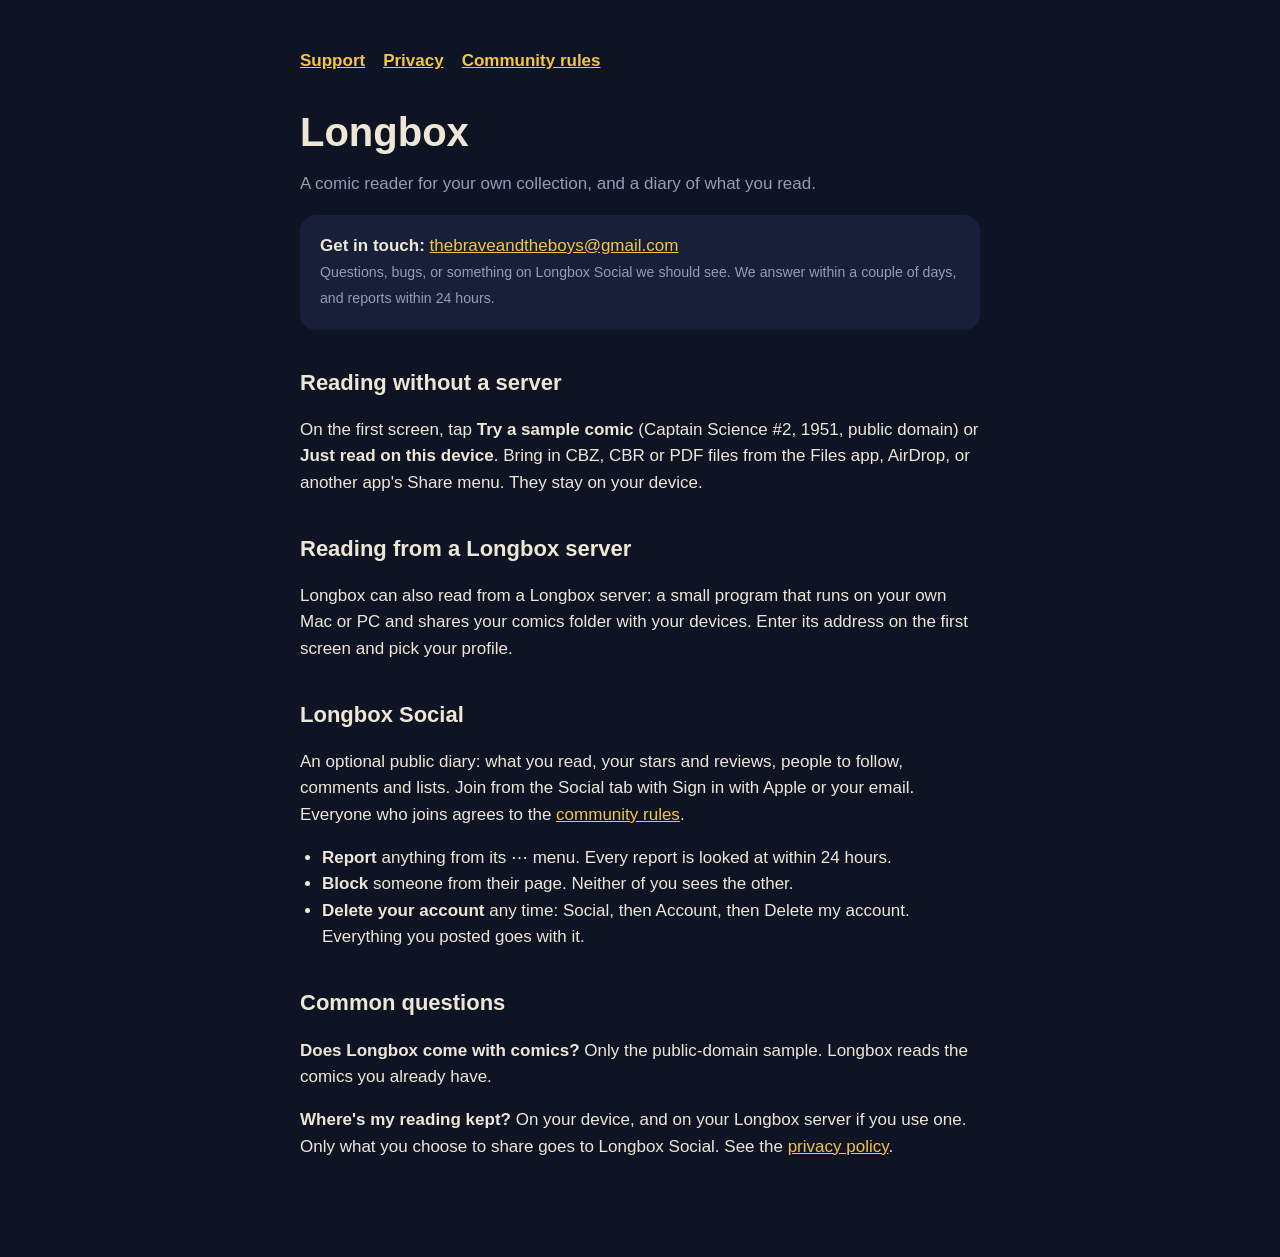
==== index.html @ cdda6c2c "Longbox support, privacy policy and community rules" ====
<!doctype html>
<html lang="en">
<head>
<meta charset="utf-8">
<meta name="viewport" content="width=device-width, initial-scale=1">
<title>Longbox Support</title>
<link rel="stylesheet" href="style.css">
</head>
<body>
<main>
<nav><a href="./">Support</a><a href="privacy.html">Privacy</a><a href="rules.html">Community rules</a></nav>
<h1>Longbox</h1>
<p class="dim">A comic reader for your own collection, and a diary of what you read.</p>

<div class="card">
<strong>Get in touch:</strong> <a href="mailto:thebraveandtheboys@gmail.com">thebraveandtheboys@gmail.com</a><br>
<small>Questions, bugs, or something on Longbox Social we should see. We answer within a couple of days, and reports within 24 hours.</small>
</div>

<h2>Reading without a server</h2>
<p>On the first screen, tap <strong>Try a sample comic</strong> (Captain Science #2, 1951, public domain) or <strong>Just read on this device</strong>. Bring in CBZ, CBR or PDF files from the Files app, AirDrop, or another app's Share menu. They stay on your device.</p>

<h2>Reading from a Longbox server</h2>
<p>Longbox can also read from a Longbox server: a small program that runs on your own Mac or PC and shares your comics folder with your devices. Enter its address on the first screen and pick your profile.</p>

<h2>Longbox Social</h2>
<p>An optional public diary: what you read, your stars and reviews, people to follow, comments and lists. Join from the Social tab with Sign in with Apple or your email. Everyone who joins agrees to the <a href="rules.html">community rules</a>.</p>
<ul>
<li><strong>Report</strong> anything from its ⋯ menu. Every report is looked at within 24 hours.</li>
<li><strong>Block</strong> someone from their page. Neither of you sees the other.</li>
<li><strong>Delete your account</strong> any time: Social, then Account, then Delete my account. Everything you posted goes with it.</li>
</ul>

<h2>Common questions</h2>
<p><strong>Does Longbox come with comics?</strong> Only the public-domain sample. Longbox reads the comics you already have.</p>
<p><strong>Where's my reading kept?</strong> On your device, and on your Longbox server if you use one. Only what you choose to share goes to Longbox Social. See the <a href="privacy.html">privacy policy</a>.</p>
</main>
</body>
</html>
---- style.css ----
:root { --bg: #0e1424; --surface: #172038; --label: #efe7d6; --secondary: #959cb3; --gold: #f4c542; }
* { box-sizing: border-box; }
body { margin: 0; background: var(--bg); color: var(--label); font: 17px/1.55 -apple-system, BlinkMacSystemFont, "Helvetica Neue", sans-serif; }
main { max-width: 720px; margin: 0 auto; padding: 48px 20px 80px; }
h1 { font-size: 40px; line-height: 1.1; margin: 0 0 6px; font-stretch: condensed; font-weight: 900; }
h2 { font-size: 22px; margin: 36px 0 8px; }
p, li { color: var(--label); }
.dim, small { color: var(--secondary); }
a { color: var(--gold); }
nav { display: flex; gap: 18px; margin-bottom: 36px; font-weight: 600; }
.card { background: var(--surface); border-radius: 16px; padding: 18px 20px; margin: 14px 0; }
ul { padding-left: 22px; }
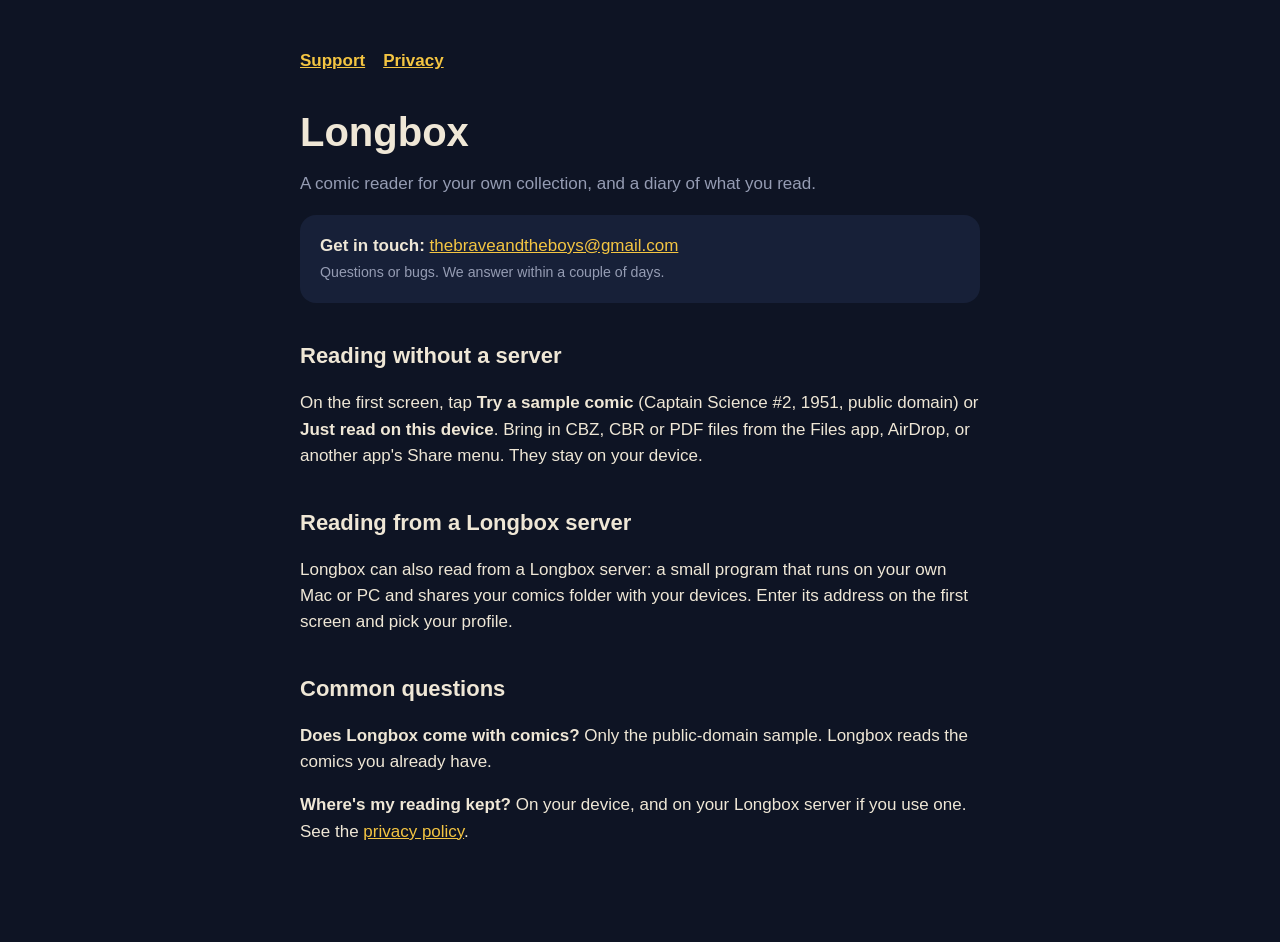
==== commit 7795347b: "Longbox Social is gone: support and privacy pages updated, community rules removed The app no longer" ====
--- a/index.html
+++ b/index.html
@@ -8,13 +8,13 @@
 </head>
 <body>
 <main>
-<nav><a href="./">Support</a><a href="privacy.html">Privacy</a><a href="rules.html">Community rules</a></nav>
+<nav><a href="./">Support</a><a href="privacy.html">Privacy</a></nav>
 <h1>Longbox</h1>
 <p class="dim">A comic reader for your own collection, and a diary of what you read.</p>
 
 <div class="card">
 <strong>Get in touch:</strong> <a href="mailto:thebraveandtheboys@gmail.com">thebraveandtheboys@gmail.com</a><br>
-<small>Questions, bugs, or something on Longbox Social we should see. We answer within a couple of days, and reports within 24 hours.</small>
+<small>Questions or bugs. We answer within a couple of days.</small>
 </div>
 
 <h2>Reading without a server</h2>
@@ -23,17 +23,9 @@
 <h2>Reading from a Longbox server</h2>
 <p>Longbox can also read from a Longbox server: a small program that runs on your own Mac or PC and shares your comics folder with your devices. Enter its address on the first screen and pick your profile.</p>
 
-<h2>Longbox Social</h2>
-<p>An optional public diary: what you read, your stars and reviews, people to follow, comments and lists. Join from the Social tab with Sign in with Apple or your email. Everyone who joins agrees to the <a href="rules.html">community rules</a>.</p>
-<ul>
-<li><strong>Report</strong> anything from its ⋯ menu. Every report is looked at within 24 hours.</li>
-<li><strong>Block</strong> someone from their page. Neither of you sees the other.</li>
-<li><strong>Delete your account</strong> any time: Social, then Account, then Delete my account. Everything you posted goes with it.</li>
-</ul>
-
 <h2>Common questions</h2>
 <p><strong>Does Longbox come with comics?</strong> Only the public-domain sample. Longbox reads the comics you already have.</p>
-<p><strong>Where's my reading kept?</strong> On your device, and on your Longbox server if you use one. Only what you choose to share goes to Longbox Social. See the <a href="privacy.html">privacy policy</a>.</p>
+<p><strong>Where's my reading kept?</strong> On your device, and on your Longbox server if you use one. See the <a href="privacy.html">privacy policy</a>.</p>
 </main>
 </body>
 </html>
